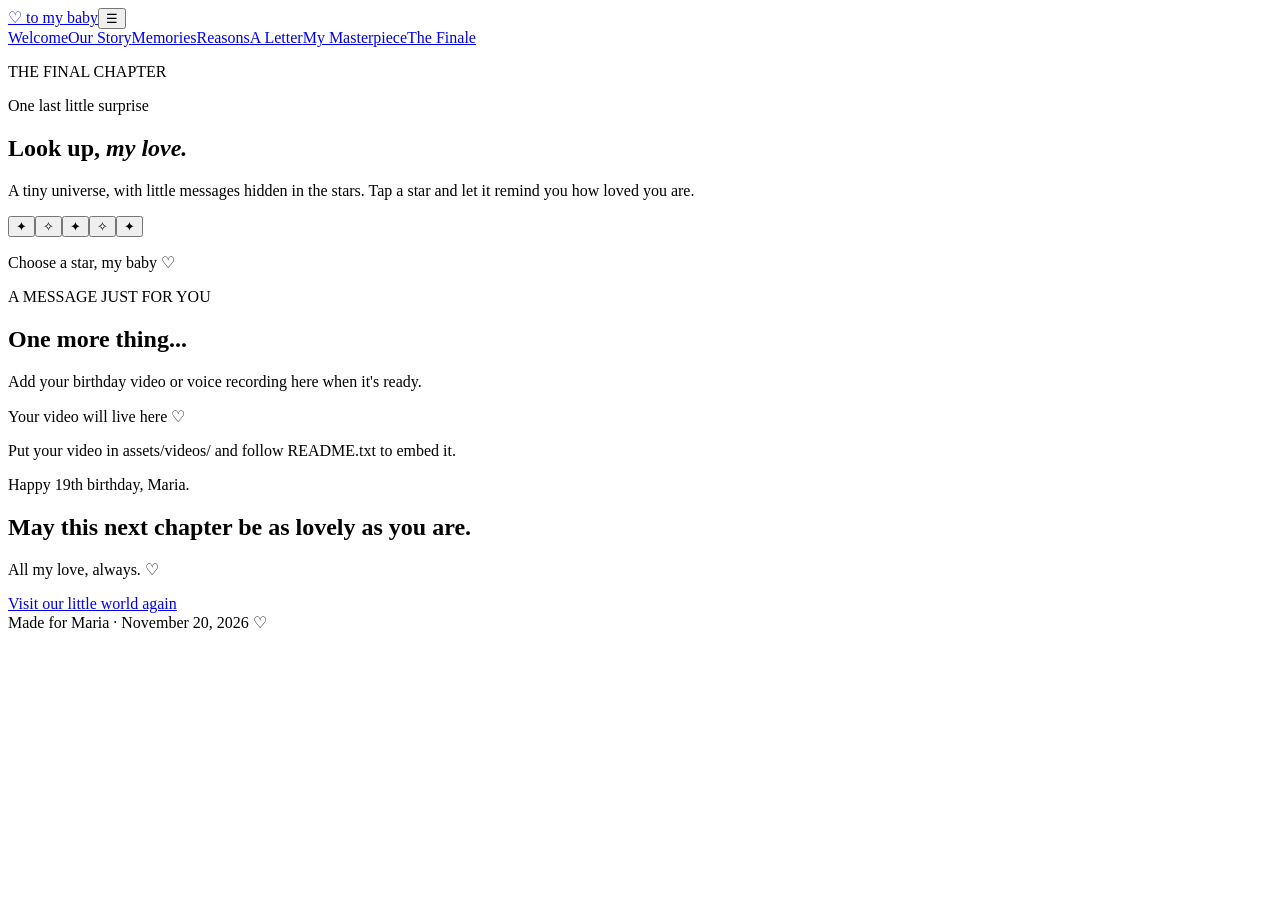
==== finale.html @ 58780a3e "Add files via upload" ====
<!DOCTYPE html><html lang="en"><head><meta charset="UTF-8"><meta name="viewport" content="width=device-width, initial-scale=1"><meta name="theme-color" content="#101b37"><title>Until Forever · To My Baby</title><link rel="stylesheet" href="css/style.css"></head><body><div class="stars" aria-hidden="true"></div>
<header class="topbar"><a class="brand" href="index.html">♡ <span>to my baby</span></a><button class="menu-toggle" aria-label="Open navigation" aria-expanded="false">☰</button><nav class="nav"><a href="index.html">Welcome</a><a href="story.html">Our Story</a><a href="memories.html">Memories</a><a href="reasons.html">Reasons</a><a href="letter.html">A Letter</a><a href="masterpiece.html">My Masterpiece</a><a href="finale.html">The Finale</a></nav></header><main><section class="page-hero"><p class="eyebrow">THE FINAL CHAPTER</p><p class="script">One last little surprise</p><h1>Look up, <em>my love.</em></h1><p class="lead narrow">A tiny universe, with little messages hidden in the stars. Tap a star and let it remind you how loved you are.</p></section>
<section class="universe"><div class="constellation"><button class="star" data-message="You deserve to be celebrated — today and every day.">✦</button><button class="star" data-message="I'm proud of the person you are and the person you're becoming.">✧</button><button class="star" data-message="You never have to earn your place in my heart.">✦</button><button class="star" data-message="May nineteen bring you new adventures, gentle days, and reasons to smile.">✧</button><button class="star" data-message="Thank you for being you, my baby.">✦</button></div><p class="star-message" aria-live="polite">Choose a star, my baby ♡</p></section>
<section class="video-box"><p class="eyebrow">A MESSAGE JUST FOR YOU</p><h2>One more thing...</h2><p>Add your birthday video or voice recording here when it's ready.</p><div class="video-placeholder">Your video will live here ♡</div><p class="editable-hint">Put your video in assets/videos/ and follow README.txt to embed it.</p></section>
<section class="closing-note"><p class="script">Happy 19th birthday, Maria.</p><h2>May this next chapter be as lovely as you are.</h2><p>All my love, always. ♡</p><a class="button" href="index.html">Visit our little world again</a></section></main><footer>Made for Maria · November 20, 2026 <span>♡</span></footer><script src="js/script.js"></script></body></html>
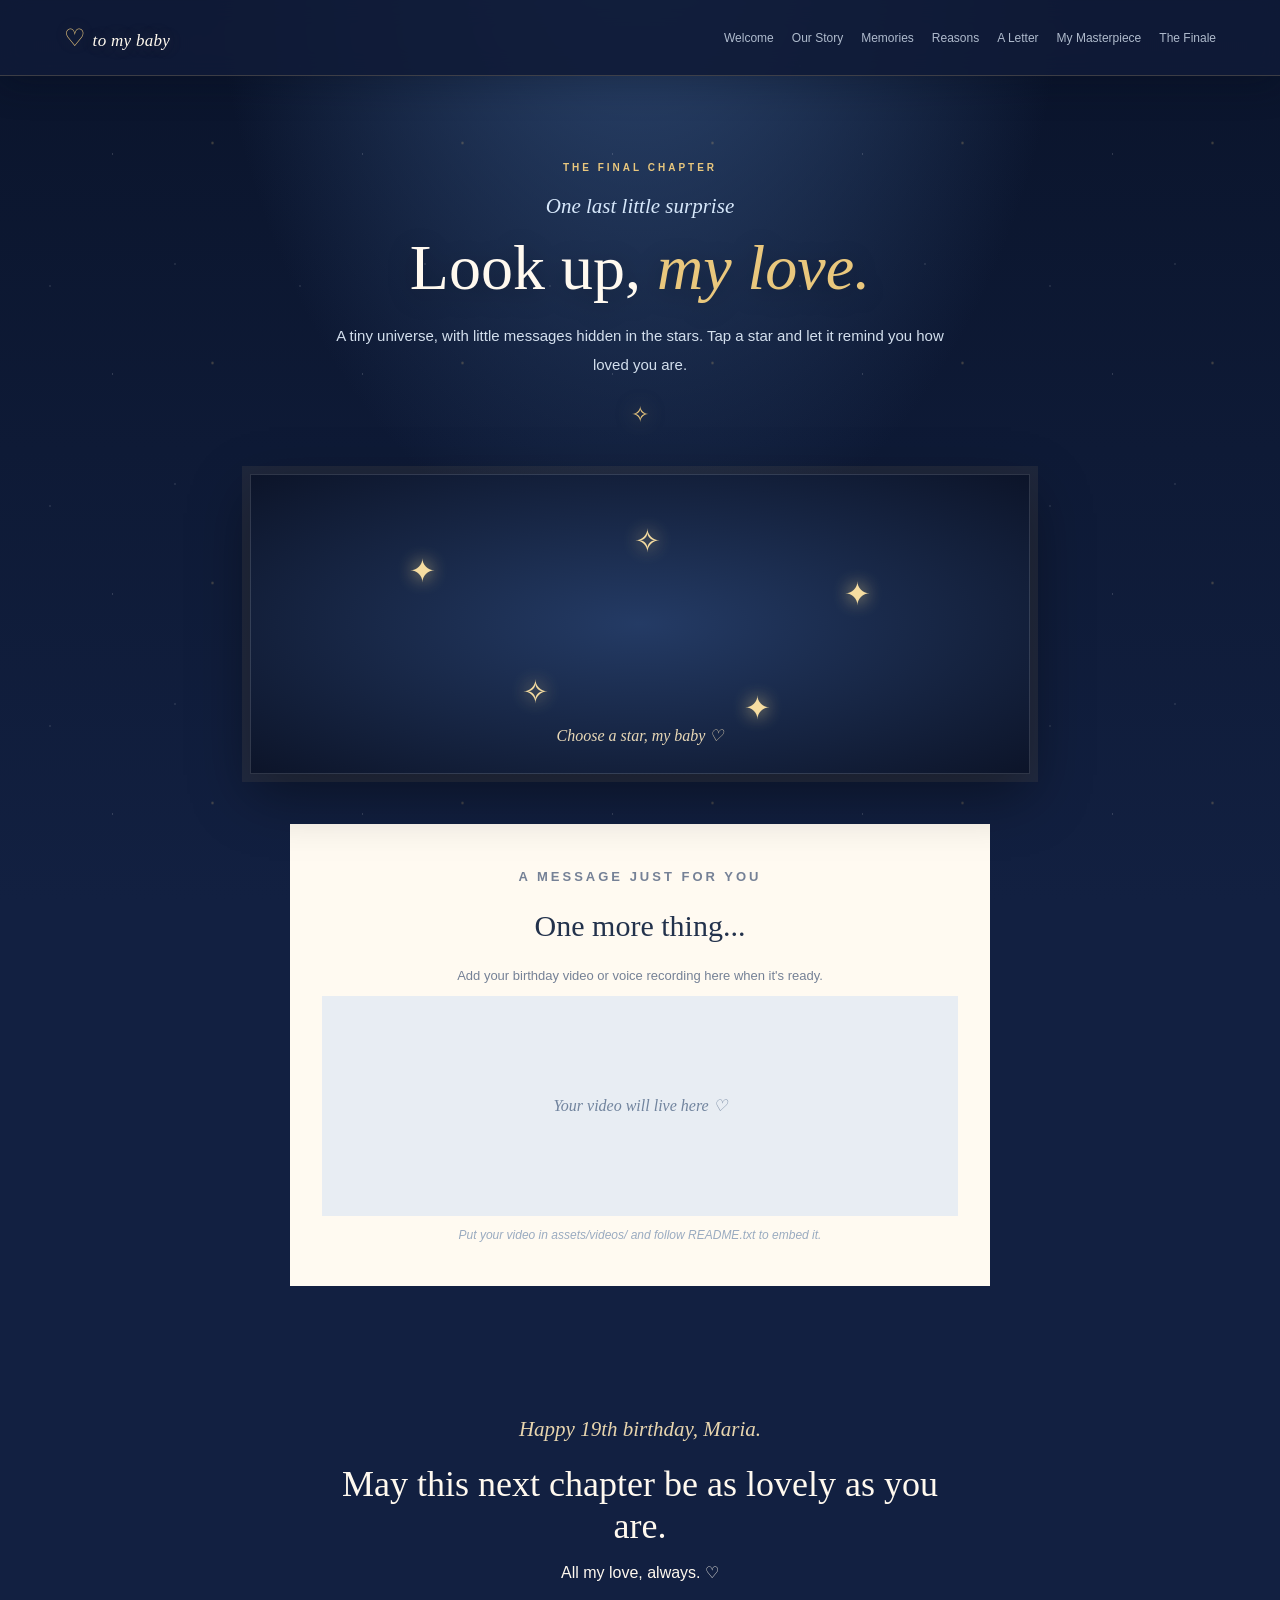
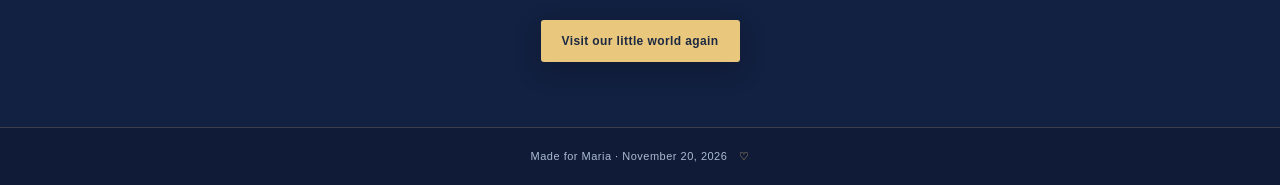
==== commit 6a6107a9: "Add files via upload" ====
--- a/finale.html
+++ b/finale.html
@@ -1,5 +1,147 @@
-<!DOCTYPE html><html lang="en"><head><meta charset="UTF-8"><meta name="viewport" content="width=device-width, initial-scale=1"><meta name="theme-color" content="#101b37"><title>Until Forever · To My Baby</title><link rel="stylesheet" href="css/style.css"></head><body><div class="stars" aria-hidden="true"></div>
+<!DOCTYPE html><html lang="en"><head><meta charset="UTF-8"><meta name="viewport" content="width=device-width, initial-scale=1"><meta name="theme-color" content="#101b37"><title>Until Forever · To My Baby</title><style>
+@import url('https://fonts.googleapis.com/css2?family=DM+Sans:wght@400;500;600;700&family=Playfair+Display:ital,wght@0,500;0,600;0,700;1,500;1,600&display=swap');
+:root{--navy:#101b37;--blue:#8db8e4;--pale:#dceafa;--cream:#fff9ef;--gold:#e9c77d;--ink:#23324c;--muted:#6f7c91}
+*{box-sizing:border-box}html{scroll-behavior:smooth}body{margin:0;background:linear-gradient(180deg,#101b37 0%,#172747 55%,#f4f0e9 55.1%,#f4f0e9 100%);color:var(--cream);font-family:'DM Sans',sans-serif;min-height:100vh}
+a{color:inherit;text-decoration:none}.topbar{height:auto;min-height:76px;padding:16px 5vw;display:flex;align-items:center;justify-content:space-between;gap:24px;position:relative;z-index:5;border-bottom:1px solid #ffffff20;background:#101b37e8;backdrop-filter:blur(12px)}.brand{font-family:'Playfair Display',serif;font-size:24px;color:var(--gold);white-space:nowrap}.brand span{font-size:17px;color:var(--cream);font-style:italic}.nav{display:flex;gap:18px;flex-wrap:wrap;justify-content:flex-end}.nav a{font-size:12px;color:#d7e3f2;opacity:.8}.nav a:hover,.nav a.active{color:var(--gold);opacity:1}.menu-toggle{display:none;background:none;border:1px solid #ffffff55;color:white;border-radius:8px;padding:8px 12px}
+.hero{max-width:1180px;margin:auto;padding:78px 6vw 86px;display:grid;grid-template-columns:1.1fr .9fr;gap:60px;align-items:center;min-height:620px}.eyebrow{font-size:10px;letter-spacing:3px;color:var(--gold);font-weight:700}.script{font-family:'Playfair Display',serif;font-style:italic;color:#d7e8fb;font-size:21px}.hero h1,.page-hero h1{font-family:'Playfair Display',serif;font-size:clamp(42px,6vw,76px);line-height:1.08;margin:14px 0 20px;font-weight:500}.hero h1 em,.page-hero h1 em{color:var(--gold);font-weight:500}.lead{font-size:15px;line-height:1.9;color:#d3dfed;max-width:580px}.button{display:inline-flex;align-items:center;gap:20px;margin-top:22px;padding:14px 21px;border-radius:3px;background:var(--gold);color:#1b2942;font-weight:700;font-size:12px;letter-spacing:.4px;box-shadow:0 8px 28px #0003;transition:.25s}.button:hover{transform:translateY(-3px);box-shadow:0 12px 32px #0005}.button.secondary{background:#d8e7f6;color:#172747}.hero-photo{position:relative;max-width:390px;margin:auto}.photo-frame{padding:12px;border:1px solid #e9c77d99;transform:rotate(2deg);background:#fff9ef12;box-shadow:0 25px 70px #0006}.photo-frame img{display:block;width:100%;height:460px;object-fit:cover;object-position:center 35%}.photo-note{position:absolute;bottom:-24px;right:-18px;background:var(--cream);color:var(--ink);padding:13px 22px;font-family:'Playfair Display',serif;font-style:italic;transform:rotate(-4deg)}.sparkle{position:absolute;color:var(--gold);font-size:35px}.s1{top:-28px;right:5px}.s2{bottom:40px;left:-32px}.intro-strip{background:#1b2c4b;border-top:1px solid #ffffff22;border-bottom:1px solid #ffffff22;display:flex;justify-content:center;align-items:center;gap:24px;padding:22px;text-align:center}.intro-strip p{font-family:'Playfair Display',serif;font-style:italic;font-size:19px}.sunflower{color:var(--gold);font-size:24px}.chapter-preview{background:#f4f0e9;color:var(--ink);padding:76px 6vw 90px}.section-heading{text-align:center;margin-bottom:36px}.section-heading h2,.closing-note h2{font-family:'Playfair Display',serif;font-size:36px;font-weight:500;margin:10px}.section-heading p:not(.eyebrow){color:var(--muted)}.chapter-grid{max-width:1050px;margin:auto;display:grid;grid-template-columns:repeat(3,1fr);gap:16px}.chapter-card{background:#fffdf8;border:1px solid #e4ded2;padding:26px;min-height:190px;transition:.25s}.chapter-card:hover{transform:translateY(-5px);box-shadow:0 15px 35px #24365316}.chapter-card span{font-size:11px;color:#b28d4d;letter-spacing:2px}.chapter-card h3{font-family:'Playfair Display',serif;font-size:24px;margin:18px 0 8px}.chapter-card p{color:var(--muted);font-size:13px;line-height:1.6}.chapter-card b{font-size:11px;color:#7c96b5}.closing-note{text-align:center;padding:65px 20px;color:var(--ink)}.closing-note .script{color:#8a6e42}.closing-note h2{max-width:650px;margin:10px auto}.closing-note p:last-child{color:var(--muted)}footer{text-align:center;background:#101b37;color:#aabbd0;padding:22px;font-size:11px;letter-spacing:.5px}footer span{color:var(--gold);margin-left:8px}
+.page-hero{text-align:center;padding:76px 20px 46px;max-width:850px;margin:auto}.page-hero h1{font-size:clamp(42px,6vw,64px)}.page-hero .script{margin-bottom:10px}.narrow{max-width:640px;margin:0 auto}.timeline{max-width:800px;margin:20px auto 55px;padding:0 24px}.timeline-item{display:grid;grid-template-columns:50px 1fr;gap:22px;padding:25px 0;border-bottom:1px solid #ffffff25}.timeline-dot{width:42px;height:42px;border:1px solid var(--gold);border-radius:50%;display:grid;place-items:center;color:var(--gold)}.timeline-item h2{font-family:'Playfair Display',serif;font-weight:500;font-size:27px;margin:8px 0}.timeline-item p:not(.eyebrow){line-height:1.8;color:#d2deec}.editable-hint{font-size:12px!important;color:#9aabc0!important;font-style:italic}.center{text-align:center;margin:30px 0 70px}
+.gallery{max-width:1050px;margin:0 auto 50px;padding:0 24px;display:grid;grid-template-columns:repeat(3,1fr);grid-auto-rows:220px;gap:16px}.gallery-item{margin:0;background:#fffaf1;color:var(--ink);padding:8px;box-shadow:0 12px 30px #0002;cursor:zoom-in;overflow:hidden}.gallery-item img{width:100%;height:calc(100% - 32px);object-fit:cover;display:block;transition:transform .5s}.gallery-item:hover img{transform:scale(1.04)}.gallery-item figcaption{font-family:'Playfair Display',serif;font-style:italic;font-size:13px;padding:7px 5px 0}.gallery-item.tall{grid-row:span 2}.gallery-item.wide{grid-column:span 2}.gallery-item.tall img{object-position:center 30%}.lightbox{display:none;position:fixed;inset:0;background:#080e1bed;z-index:20;align-items:center;justify-content:center;padding:40px}.lightbox.open{display:flex}.lightbox img{max-width:min(90vw,700px);max-height:85vh;object-fit:contain;box-shadow:0 20px 80px #000}.lightbox-close{position:absolute;right:28px;top:18px;background:none;border:0;color:white;font-size:40px;cursor:pointer}
+.reason-grid{max-width:950px;margin:0 auto 45px;padding:0 24px;display:grid;grid-template-columns:repeat(3,1fr);gap:14px}.reason-card{background:#fffaf1;color:var(--ink);border:1px solid #e4ded2;padding:24px;text-align:left;min-height:175px;cursor:pointer;transition:.25s}.reason-card:hover{transform:translateY(-3px)}.reason-card span{display:block;color:#b58f4e;font-size:23px}.reason-card b{display:block;font-family:'Playfair Display',serif;font-size:20px;margin:14px 0 4px}.reason-card small{color:#8b96a4;font-size:10px;letter-spacing:1px;text-transform:uppercase}.reason-card p{display:none;color:#68758a;font-size:13px;line-height:1.7}.reason-card.open p{display:block}.reason-card.open small{display:none}
+.envelope-wrap{max-width:760px;margin:0 auto 50px;padding:0 24px;text-align:center}.envelope{display:flex;flex-direction:column;align-items:center;justify-content:center;gap:12px;width:min(100%,440px);height:260px;margin:auto;background:linear-gradient(145deg,#d9e7f4,#a9c5e1);border:1px solid #fff;box-shadow:0 20px 50px #0004;color:#263c5d;cursor:pointer;position:relative}.envelope:before{content:"";position:absolute;inset:0;background:linear-gradient(35deg,transparent 49.5%,#ffffff70 50%,transparent 50.5%),linear-gradient(-35deg,transparent 49.5%,#ffffff70 50%,transparent 50.5%);pointer-events:none}.envelope-heart{font-size:38px;color:#a47768}.envelope-label{font-family:'Playfair Display',serif;font-size:28px;font-style:italic}.envelope-action{font-size:11px;letter-spacing:2px;text-transform:uppercase}.letter-paper{display:none;text-align:left;background:#fffaf0;color:#39445a;padding:clamp(25px,6vw,55px);margin:28px auto;max-width:650px;box-shadow:0 15px 40px #0003;font-family:'Playfair Display',serif;font-size:16px;line-height:2}.letter-paper.open{display:block;animation:rise .6s ease}.letter-paper .script{color:#8e754b}.letter-paper .editable-hint{font-family:'DM Sans',sans-serif}
+.art-placeholder{max-width:700px;min-height:350px;margin:0 auto 25px;padding:20px;background:#fffaf0;color:var(--ink);border:12px solid #e8dfcc;outline:1px solid #d0b87e;outline-offset:-20px;display:grid;place-items:center;text-align:center}.art-inner{max-width:400px}.art-inner span{font-size:38px;color:#b58f4e}.art-inner h2{font-family:'Playfair Display',serif;font-size:30px;font-weight:500}.art-inner p{font-size:13px;line-height:1.8;color:#6f7c91}.art-inner code{background:#eee7d9;padding:2px 5px}.dedication{text-align:center;max-width:600px;margin:25px auto 55px;color:#e8d5ae}
+.universe{max-width:780px;margin:0 auto 50px;min-height:300px;background:radial-gradient(ellipse at center,#243b65,#0c1429);border:1px solid #ffffff24;position:relative;display:grid;place-items:center;overflow:hidden}.constellation{width:80%;height:230px;position:relative}.star{position:absolute;background:none;border:0;color:#f6dda1;font-size:32px;text-shadow:0 0 18px #f4d88a;cursor:pointer;animation:twinkle 2s infinite alternate}.star:nth-child(1){left:12%;top:18%}.star:nth-child(2){left:48%;top:5%;animation-delay:.4s}.star:nth-child(3){right:12%;top:28%;animation-delay:.8s}.star:nth-child(4){left:30%;bottom:12%;animation-delay:1.2s}.star:nth-child(5){right:28%;bottom:5%;animation-delay:.6s}.star-message{position:absolute;bottom:12px;left:12px;right:12px;text-align:center;color:#e8d8b7;font-family:'Playfair Display',serif;font-style:italic}.video-box{max-width:700px;margin:0 auto 45px;padding:32px;text-align:center;background:#fffaf1;color:var(--ink)}.video-box h2{font-family:'Playfair Display',serif;font-size:30px;font-weight:500}.video-box p{color:#758196;font-size:13px}.video-placeholder{height:220px;background:#e8edf3;display:grid;place-items:center;color:#71849e;font-family:'Playfair Display',serif;font-style:italic}.stars{position:fixed;inset:0;pointer-events:none;opacity:.3;background-image:radial-gradient(1px 1px at 20% 30%,#fff,transparent),radial-gradient(1px 1px at 70% 20%,#fff,transparent),radial-gradient(1px 1px at 45% 70%,#fff,transparent),radial-gradient(2px 2px at 85% 65%,#e9c77d,transparent);background-size:250px 220px;z-index:0}main,header,footer{position:relative;z-index:1}.reveal{opacity:0;transform:translateY(18px);animation:rise .9s forwards}.hero-photo{animation-delay:.2s}
+@keyframes rise{to{opacity:1;transform:translateY(0)}}@keyframes twinkle{from{opacity:.55;transform:scale(.9)}to{opacity:1;transform:scale(1.15)}}
+@media(max-width:850px){.topbar{flex-wrap:wrap}.menu-toggle{display:block}.nav{display:none;width:100%;justify-content:flex-start;padding:10px 0}.nav.open{display:flex}.hero{grid-template-columns:1fr;gap:45px;padding-top:55px;text-align:center}.hero-copy .lead{margin:auto}.hero-photo{width:min(78%,350px)}.photo-frame img{height:400px}.chapter-grid{grid-template-columns:repeat(2,1fr)}.gallery{grid-template-columns:repeat(2,1fr)}.reason-grid{grid-template-columns:repeat(2,1fr)}}
+@media(max-width:520px){.nav{gap:13px}.nav a{font-size:11px}.hero{padding:48px 23px 65px}.hero h1{font-size:47px}.photo-frame img{height:370px}.intro-strip{gap:10px}.intro-strip p{font-size:16px}.chapter-preview{padding:55px 20px}.chapter-grid{grid-template-columns:1fr}.chapter-card{min-height:150px}.page-hero{padding:55px 22px 35px}.gallery{grid-template-columns:repeat(2,1fr);grid-auto-rows:175px;padding:0 14px;gap:10px}.gallery-item.wide{grid-column:span 2}.gallery-item figcaption{font-size:11px}.reason-grid{grid-template-columns:1fr 1fr;padding:0 14px;gap:9px}.reason-card{padding:16px;min-height:160px}.reason-card b{font-size:17px}.timeline{padding:0 18px}.letter-paper{font-size:15px}.universe{margin-left:14px;margin-right:14px}.video-box{margin-left:14px;margin-right:14px;padding:22px}}
+
+
+/* CINEMATIC STORYBOOK POLISH */
+:root{--gold-bright:#f5d995;--blue-glow:#8db8e4}
+body{background:radial-gradient(ellipse at 50% -15%,#314d78 0%,transparent 48%),linear-gradient(180deg,#0a142b 0%,#172747 55%,#f4f0e9 55.1%,#f4f0e9 100%);background-attachment:fixed}
+.topbar{box-shadow:0 8px 35px #050b1c55;border-bottom:1px solid #e9c77d35}
+.brand{letter-spacing:.3px;text-shadow:0 0 18px #e9c77d40}
+.nav a{position:relative;padding:7px 0;transition:color .25s}
+.nav a:after{content:"";position:absolute;left:0;right:100%;bottom:0;height:1px;background:var(--gold);transition:right .25s}
+.nav a:hover:after,.nav a.active:after{right:0}
+.hero{position:relative}
+.hero:before{content:"";position:absolute;width:440px;height:440px;border:1px solid #e9c77d18;border-radius:50%;right:8%;top:12%;box-shadow:0 0 0 24px #e9c77d08,0 0 0 48px #e9c77d05;pointer-events:none}
+.hero h1,.page-hero h1{text-shadow:0 5px 28px #0005}
+.hero-photo{filter:drop-shadow(0 25px 45px #0006)}
+.photo-frame{border:1px solid #e9c77d;box-shadow:0 0 0 7px #e9c77d12,0 25px 70px #0008;position:relative}
+.photo-frame:after{content:"";position:absolute;inset:5px;border:1px solid #fff5;pointer-events:none}
+.button{position:relative;overflow:hidden;isolation:isolate}
+.button:before{content:"";position:absolute;top:-80%;left:-45%;width:35%;height:260%;background:#fff8;transform:rotate(25deg);transition:left .65s;z-index:-1}
+.button:hover:before{left:130%}
+.intro-strip{background:linear-gradient(90deg,#172747,#263d62,#172747);position:relative;overflow:hidden}
+.intro-strip:before,.intro-strip:after{content:"✧";position:absolute;color:#e9c77d66;font-size:70px;top:-16px}
+.intro-strip:before{left:5%}.intro-strip:after{right:5%}
+.chapter-card{position:relative;overflow:hidden;border-color:#d9cfbd}
+.chapter-card:after{content:"";position:absolute;width:90px;height:90px;border:1px solid #c7a96c33;border-radius:50%;right:-42px;bottom:-42px;transition:transform .5s}
+.chapter-card:hover:after{transform:scale(2.2)}
+.chapter-card b{display:inline-block;margin-top:5px}
+.page-hero{position:relative}
+.page-hero:after{content:"✧";display:block;color:#e9c77d;font-size:22px;margin-top:23px;text-shadow:0 0 20px #e9c77d88}
+.gallery-item{transition:transform .3s,box-shadow .3s}
+.gallery-item:nth-child(odd){transform:rotate(-.7deg)}.gallery-item:nth-child(even){transform:rotate(.7deg)}
+.gallery-item:hover{transform:translateY(-5px) rotate(0);box-shadow:0 20px 45px #0004;z-index:2}
+.reason-card{position:relative;overflow:hidden;box-shadow:0 8px 24px #1727470a}
+.reason-card:after{content:"♡";position:absolute;right:14px;top:9px;color:#c9a96e30;font-size:48px;font-family:serif}
+.reason-card.open{background:#f5eddf;border-color:#c8a96d;box-shadow:0 12px 30px #17274718}
+.envelope{border:1px solid #f7e8c5;box-shadow:0 0 0 8px #e9c77d12,0 25px 55px #0005;transition:transform .35s}
+.envelope:hover{transform:translateY(-5px) rotate(-1deg)}
+.envelope-heart{animation:heartbeat 1.8s infinite}
+.letter-paper{border:1px solid #d7c69f;outline:1px solid #d7c69f;outline-offset:7px}
+.art-placeholder{box-shadow:0 20px 50px #0004;position:relative}
+.art-placeholder:before,.art-placeholder:after{content:"✧";position:absolute;color:#b58f4e;font-size:25px}
+.art-placeholder:before{top:12px;left:18px}.art-placeholder:after{bottom:12px;right:18px}
+.universe{box-shadow:0 0 0 8px #e9c77d12,0 20px 55px #0006}
+.star{transition:transform .2s,color .2s}.star:hover{transform:scale(1.45)}
+footer{border-top:1px solid #e9c77d35}
+.petal-field{position:fixed;inset:0;pointer-events:none;overflow:hidden;z-index:0;opacity:.22}
+.petal-field i{position:absolute;top:-10%;font-style:normal;color:#f3d99e;animation:petalFall 18s linear infinite}
+.petal-field i:nth-child(1){left:8%;font-size:15px;animation-delay:-3s}
+.petal-field i:nth-child(2){left:28%;font-size:12px;animation-delay:-11s}
+.petal-field i:nth-child(3){left:52%;font-size:18px;animation-delay:-6s}
+.petal-field i:nth-child(4){left:74%;font-size:13px;animation-delay:-15s}
+.petal-field i:nth-child(5){left:91%;font-size:17px;animation-delay:-8s}
+.petal-field i:nth-child(6){left:40%;font-size:10px;animation-delay:-17s}
+.opening-screen{position:fixed;inset:0;z-index:50;display:grid;place-items:center;text-align:center;background:radial-gradient(ellipse at 50% 40%,#243d67 0%,#101b37 55%,#080f22 100%);padding:25px;transition:opacity 1s,visibility 1s}
+.opening-screen.leaving{opacity:0;visibility:hidden}
+.opening-glow{position:absolute;width:min(75vw,550px);aspect-ratio:1;border:1px solid #e9c77d38;border-radius:50%;box-shadow:0 0 0 18px #e9c77d0b,0 0 0 42px #e9c77d08,0 0 100px #8db8e433;animation:slowPulse 5s ease-in-out infinite}
+.opening-content{position:relative;max-width:600px;animation:rise 1s both}
+.opening-content h1{font-family:'Playfair Display',serif;font-size:clamp(48px,8vw,82px);line-height:1.05;font-weight:500;margin:12px 0 20px}
+.opening-content h1 em{color:var(--gold);font-weight:500}
+.opening-content p:not(.eyebrow){color:#d8e4f2;line-height:1.8;font-family:'Playfair Display',serif;font-style:italic;font-size:18px}
+.opening-flower{font-size:45px;color:var(--gold);text-shadow:0 0 30px #e9c77d88;animation:slowPulse 3s infinite}
+.opening-content small{display:block;margin-top:28px;letter-spacing:3px;color:#aebed2;font-size:9px}
+.opening-button{border:0;cursor:pointer;font-family:inherit}
+@keyframes petalFall{0%{transform:translate3d(0,-10vh,0) rotate(0);opacity:0}10%{opacity:1}90%{opacity:.8}100%{transform:translate3d(45px,115vh,0) rotate(420deg);opacity:0}}
+@keyframes slowPulse{0%,100%{transform:scale(.97);opacity:.65}50%{transform:scale(1.04);opacity:1}}
+@keyframes heartbeat{0%,100%{transform:scale(1)}15%{transform:scale(1.14)}30%{transform:scale(1)}45%{transform:scale(1.08)}}
+@media(prefers-reduced-motion:reduce){*,*:before,*:after{animation-duration:.01ms!important;animation-iteration-count:1!important;scroll-behavior:auto!important;transition-duration:.01ms!important}}
+
+/* LEGIBILITY FIX: inner pages stay dark navy; only the home page's chapter + closing sections are cream */
+body{background:radial-gradient(ellipse at 50% -15%,#314d78 0%,transparent 48%),linear-gradient(180deg,#0a142b 0%,#122041 55%,#172747 100%);background-attachment:fixed}
+.closing-note{color:var(--cream)}
+.closing-note .script{color:#e8d5ae}
+.closing-note p:last-child{color:#c5d3e5}
+.chapter-preview~.closing-note{background:#f4f0e9;color:var(--ink)}
+.chapter-preview~.closing-note .script{color:#8a6e42}
+.chapter-preview~.closing-note p:last-child{color:var(--muted)}
+.chapter-card{display:block}
+.button:focus-visible,.nav a:focus-visible,.reason-card:focus-visible,.star:focus-visible,.envelope:focus-visible,.chapter-card:focus-visible{outline:2px solid var(--gold-bright);outline-offset:4px}
+html{background-color:#122041}
+body{background-color:#122041;background-repeat:no-repeat;background-size:100% 100vh}
+@supports (-webkit-touch-callout:none){body{background-attachment:scroll}}
+.gallery{grid-auto-flow:dense}
+@media(min-width:851px){.gallery-item:nth-child(6){grid-column:1}.gallery-item:nth-child(8){grid-column:span 1}}
+@media(min-width:851px){.gallery-item.wide{grid-column:span 3;grid-row:span 1}.gallery{grid-auto-rows:220px}.gallery-item.wide img{object-position:center 60%}}
+body{background-image:radial-gradient(ellipse at 50% -15%,#314d78 0%,transparent 48%),linear-gradient(180deg,#0a142b 0%,#122041 100%)}
+</style></head><body><div class="stars" aria-hidden="true"></div>
 <header class="topbar"><a class="brand" href="index.html">♡ <span>to my baby</span></a><button class="menu-toggle" aria-label="Open navigation" aria-expanded="false">☰</button><nav class="nav"><a href="index.html">Welcome</a><a href="story.html">Our Story</a><a href="memories.html">Memories</a><a href="reasons.html">Reasons</a><a href="letter.html">A Letter</a><a href="masterpiece.html">My Masterpiece</a><a href="finale.html">The Finale</a></nav></header><main><section class="page-hero"><p class="eyebrow">THE FINAL CHAPTER</p><p class="script">One last little surprise</p><h1>Look up, <em>my love.</em></h1><p class="lead narrow">A tiny universe, with little messages hidden in the stars. Tap a star and let it remind you how loved you are.</p></section>
 <section class="universe"><div class="constellation"><button class="star" data-message="You deserve to be celebrated — today and every day.">✦</button><button class="star" data-message="I'm proud of the person you are and the person you're becoming.">✧</button><button class="star" data-message="You never have to earn your place in my heart.">✦</button><button class="star" data-message="May nineteen bring you new adventures, gentle days, and reasons to smile.">✧</button><button class="star" data-message="Thank you for being you, my baby.">✦</button></div><p class="star-message" aria-live="polite">Choose a star, my baby ♡</p></section>
 <section class="video-box"><p class="eyebrow">A MESSAGE JUST FOR YOU</p><h2>One more thing...</h2><p>Add your birthday video or voice recording here when it's ready.</p><div class="video-placeholder">Your video will live here ♡</div><p class="editable-hint">Put your video in assets/videos/ and follow README.txt to embed it.</p></section>
-<section class="closing-note"><p class="script">Happy 19th birthday, Maria.</p><h2>May this next chapter be as lovely as you are.</h2><p>All my love, always. ♡</p><a class="button" href="index.html">Visit our little world again</a></section></main><footer>Made for Maria · November 20, 2026 <span>♡</span></footer><script src="js/script.js"></script></body></html>+<section class="closing-note"><p class="script">Happy 19th birthday, Maria.</p><h2>May this next chapter be as lovely as you are.</h2><p>All my love, always. ♡</p><a class="button" href="index.html">Visit our little world again</a></section></main><footer>Made for Maria · November 20, 2026 <span>♡</span></footer><script>
+const toggle = document.querySelector('.menu-toggle');
+const nav = document.querySelector('.nav');
+if (toggle && nav) toggle.addEventListener('click', () => {
+  const open = nav.classList.toggle('open');
+  toggle.setAttribute('aria-expanded', String(open));
+});
+document.querySelectorAll('.reason-card').forEach(card => {
+  card.addEventListener('click', () => card.classList.toggle('open'));
+});
+const envelope = document.querySelector('.envelope');
+const letter = document.querySelector('.letter-paper');
+if (envelope && letter) envelope.addEventListener('click', () => {
+  const opened = letter.classList.toggle('open');
+  envelope.setAttribute('aria-expanded', String(opened));
+  envelope.querySelector('.envelope-action').textContent = opened ? 'Your letter is open ♡' : 'Open my letter';
+  if (opened) letter.scrollIntoView({behavior:'smooth', block:'start'});
+});
+const lightbox = document.querySelector('.lightbox');
+if (lightbox) {
+  document.querySelectorAll('.gallery-item img').forEach(img => img.addEventListener('click', () => {
+    lightbox.querySelector('img').src = img.src;
+    lightbox.querySelector('img').alt = img.alt;
+    lightbox.classList.add('open');
+  }));
+  lightbox.querySelector('.lightbox-close').addEventListener('click', () => lightbox.classList.remove('open'));
+  lightbox.addEventListener('click', e => { if (e.target === lightbox) lightbox.classList.remove('open'); });
+  document.addEventListener('keydown', e => { if (e.key === 'Escape') lightbox.classList.remove('open'); });
+}
+document.querySelectorAll('.star').forEach(star => star.addEventListener('click', () => {
+  document.querySelector('.star-message').textContent = star.dataset.message;
+  star.style.color = '#fff';
+  star.style.textShadow = '0 0 25px #fff, 0 0 45px #f4d88a';
+}));
+
+const enterButton = document.getElementById('enterWorld');
+const openingScreen = document.getElementById('openingScreen');
+if (enterButton && openingScreen) {
+  enterButton.addEventListener('click', () => {
+    openingScreen.classList.add('leaving');
+    window.setTimeout(() => openingScreen.remove(), 1100);
+  });
+}
+</script></body></html>
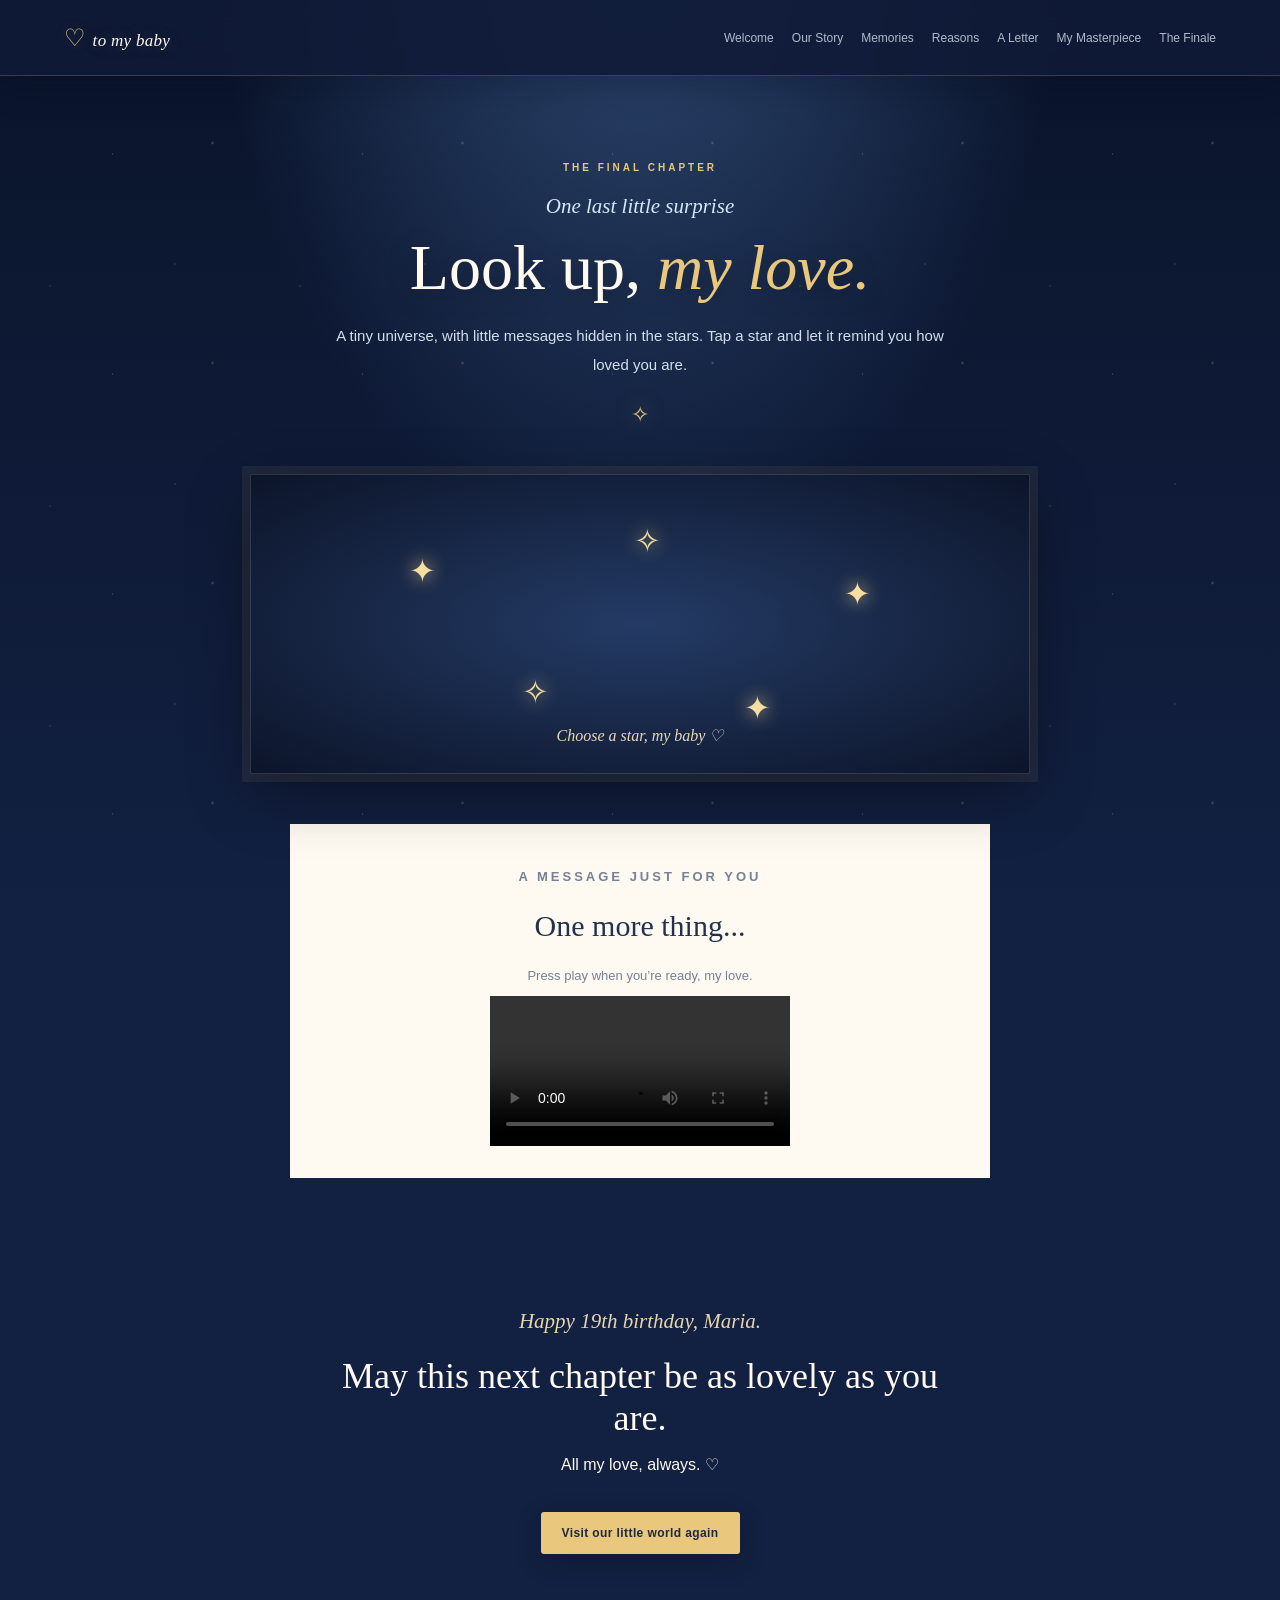
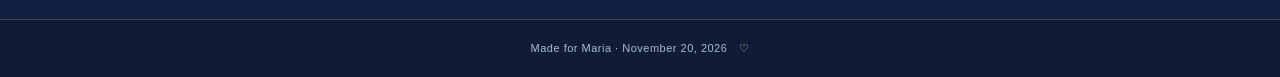
==== commit e071d627: "Add files via upload" ====
--- a/finale.html
+++ b/finale.html
@@ -97,10 +97,10 @@
 @media(min-width:851px){.gallery-item:nth-child(6){grid-column:1}.gallery-item:nth-child(8){grid-column:span 1}}
 @media(min-width:851px){.gallery-item.wide{grid-column:span 3;grid-row:span 1}.gallery{grid-auto-rows:220px}.gallery-item.wide img{object-position:center 60%}}
 body{background-image:radial-gradient(ellipse at 50% -15%,#314d78 0%,transparent 48%),linear-gradient(180deg,#0a142b 0%,#122041 100%)}
-</style></head><body><div class="stars" aria-hidden="true"></div>
+</style><style>.video-box video{display:block;margin:0 auto;max-width:100%;max-height:78vh;background:#000}</style></head><body><div class="stars" aria-hidden="true"></div>
 <header class="topbar"><a class="brand" href="index.html">♡ <span>to my baby</span></a><button class="menu-toggle" aria-label="Open navigation" aria-expanded="false">☰</button><nav class="nav"><a href="index.html">Welcome</a><a href="story.html">Our Story</a><a href="memories.html">Memories</a><a href="reasons.html">Reasons</a><a href="letter.html">A Letter</a><a href="masterpiece.html">My Masterpiece</a><a href="finale.html">The Finale</a></nav></header><main><section class="page-hero"><p class="eyebrow">THE FINAL CHAPTER</p><p class="script">One last little surprise</p><h1>Look up, <em>my love.</em></h1><p class="lead narrow">A tiny universe, with little messages hidden in the stars. Tap a star and let it remind you how loved you are.</p></section>
 <section class="universe"><div class="constellation"><button class="star" data-message="You deserve to be celebrated — today and every day.">✦</button><button class="star" data-message="I'm proud of the person you are and the person you're becoming.">✧</button><button class="star" data-message="You never have to earn your place in my heart.">✦</button><button class="star" data-message="May nineteen bring you new adventures, gentle days, and reasons to smile.">✧</button><button class="star" data-message="Thank you for being you, my baby.">✦</button></div><p class="star-message" aria-live="polite">Choose a star, my baby ♡</p></section>
-<section class="video-box"><p class="eyebrow">A MESSAGE JUST FOR YOU</p><h2>One more thing...</h2><p>Add your birthday video or voice recording here when it's ready.</p><div class="video-placeholder">Your video will live here ♡</div><p class="editable-hint">Put your video in assets/videos/ and follow README.txt to embed it.</p></section>
+<section class="video-box"><p class="eyebrow">A MESSAGE JUST FOR YOU</p><h2>One more thing...</h2><p>Press play when you’re ready, my love.</p><video controls playsinline preload="metadata"><source src="birthday-video.mp4" type="video/mp4">Your browser can’t play this video.</video></section>
 <section class="closing-note"><p class="script">Happy 19th birthday, Maria.</p><h2>May this next chapter be as lovely as you are.</h2><p>All my love, always. ♡</p><a class="button" href="index.html">Visit our little world again</a></section></main><footer>Made for Maria · November 20, 2026 <span>♡</span></footer><script>
 const toggle = document.querySelector('.menu-toggle');
 const nav = document.querySelector('.nav');
